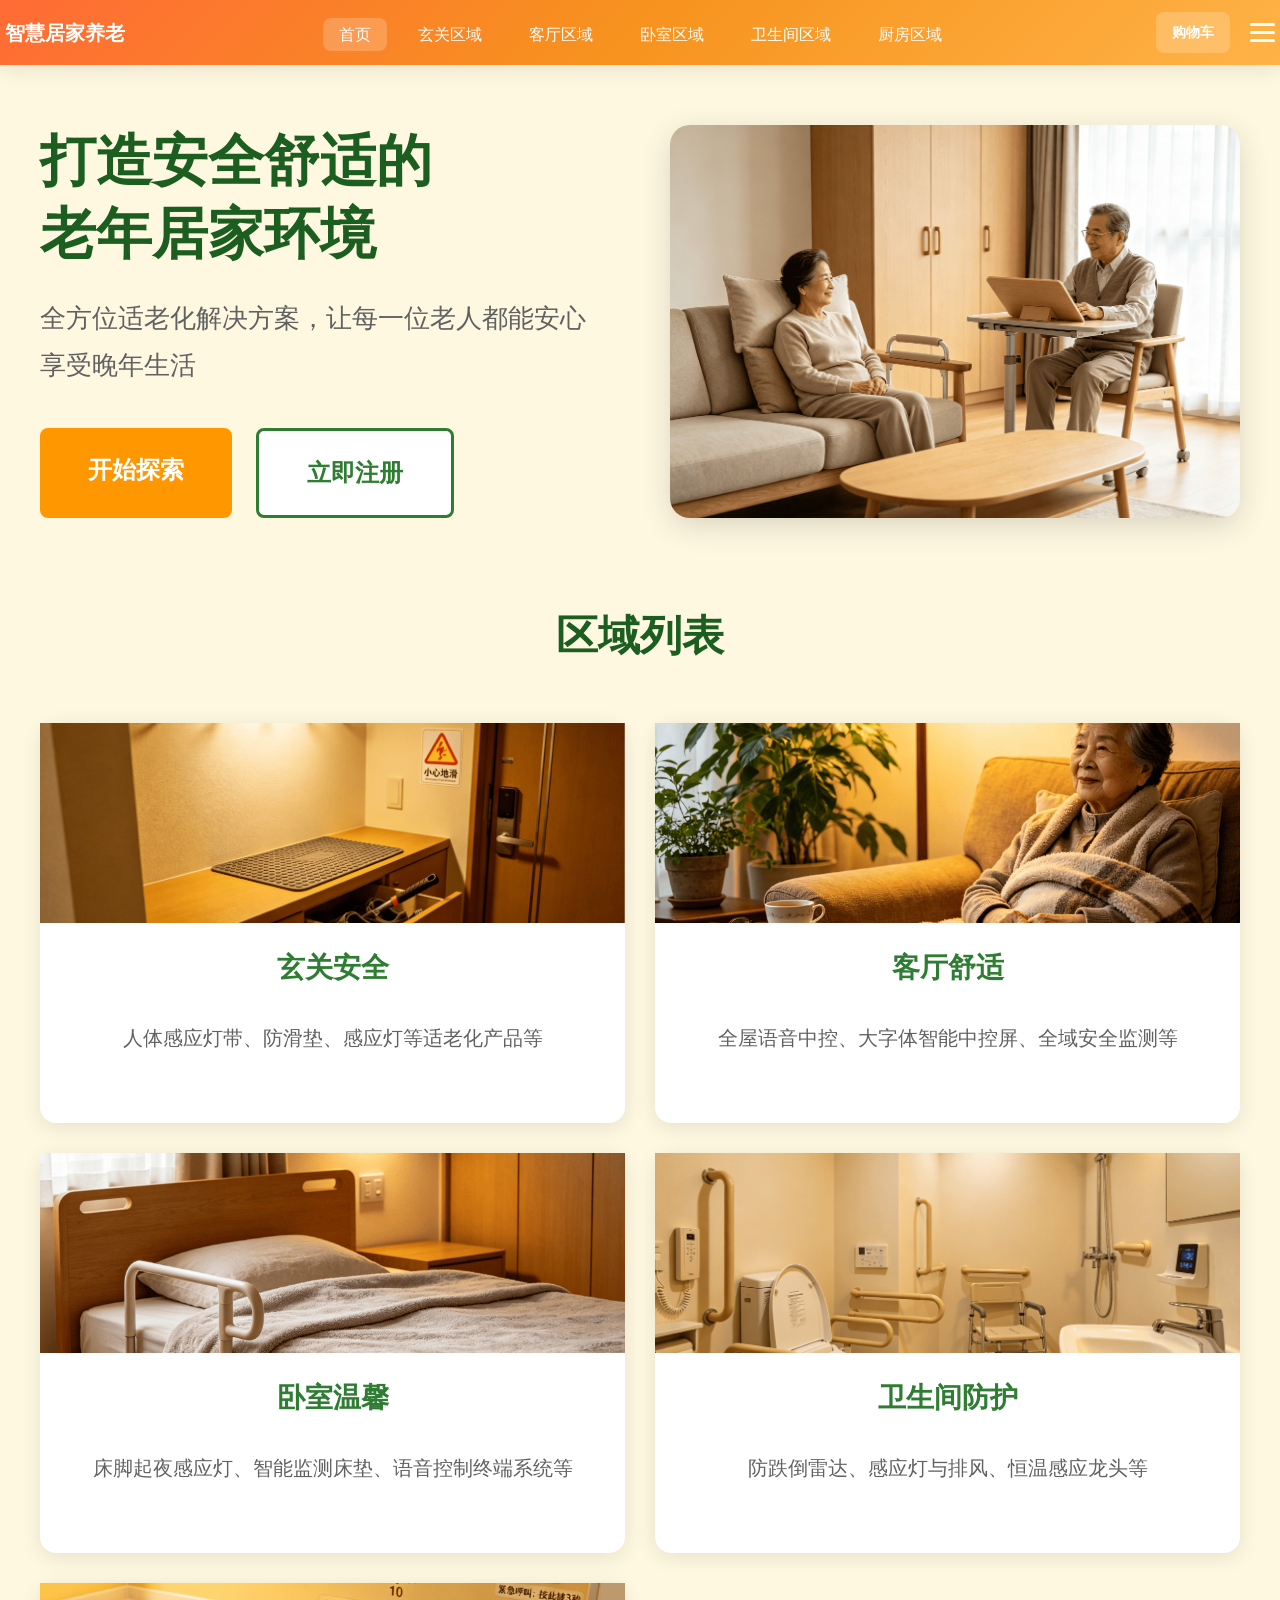
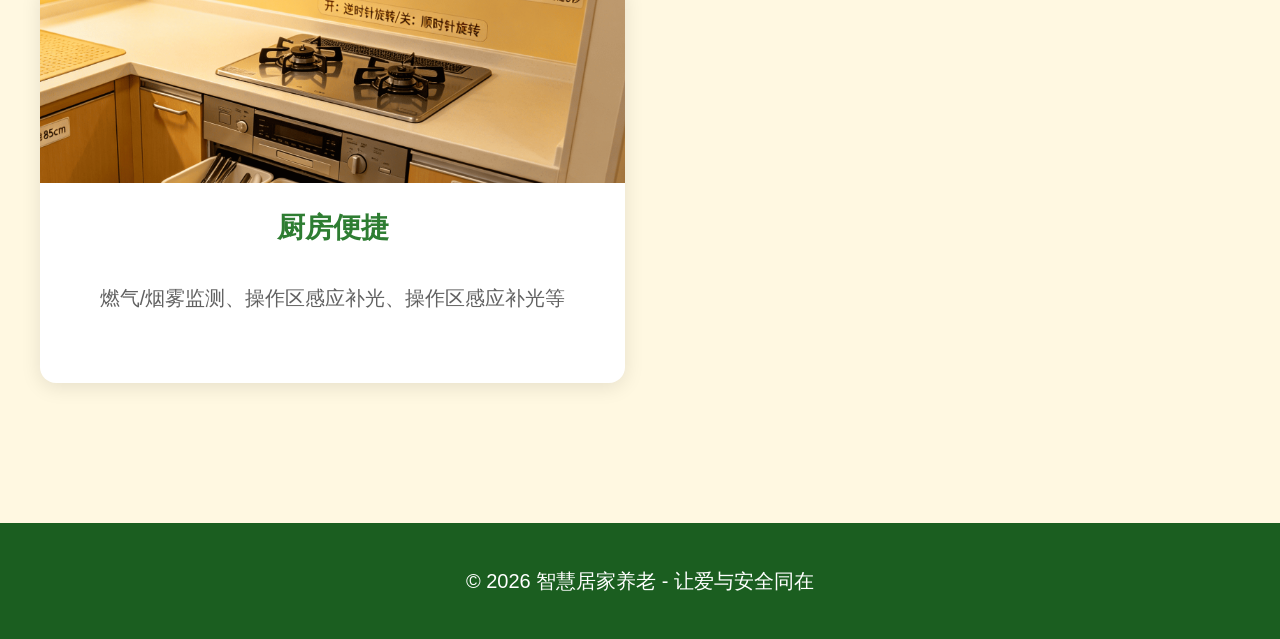
==== index.html @ 2b3d2ef9 "Add files via upload" ====
<!DOCTYPE html>
<html lang="zh-CN">
<head>
    <meta charset="UTF-8">
    <meta name="viewport" content="width=device-width, initial-scale=1.0">
    <title>智慧居家养老 - 安全舒适的老年生活</title>
    <link rel="stylesheet" href="css/styles.css">
</head>
<body>
    <nav class="navbar">
        <div class="nav-container">
            <a href="index.html" class="logo">智慧居家养老</a>
            <ul class="nav-links">
                <li><a href="index.html" class="active">首页</a></li>
                <li><a href="entrance.html">玄关区域</a></li>
                <li><a href="livingroom.html">客厅区域</a></li>
                <li><a href="bedroom.html">卧室区域</a></li>
                <li><a href="bathroom.html">卫生间区域</a></li>
                <li><a href="kitchen.html">厨房区域</a></li>
            </ul>
            <div class="nav-actions">
                <a href="cart.html" class="btn-cart">购物车</a>
                <div class="menu-toggle" id="menuToggle">
                    <span></span>
                    <span></span>
                    <span></span>
                </div>
            </div>
        </div>
    </nav>

    <div class="side-menu-overlay" id="sideMenuOverlay"></div>
    
    <div class="side-menu" id="sideMenu">
        <div class="side-menu-header">
            <h3>菜单</h3>
            <button class="side-menu-close" id="sideMenuClose">×</button>
        </div>
        <div class="side-menu-content">
            <a href="profile.html" class="side-menu-item">
                <span class="side-menu-icon"></span>
                个人资料
            </a>
            <a href="login.html" class="side-menu-item">
                <span class="side-menu-icon"></span>
                登录 / 注册
            </a>
        </div>
    </div>

    <main class="main-content">
        <section class="hero-section">
            <div class="hero-content">
                <h1 class="hero-title">打造安全舒适的<br>老年居家环境</h1>
                <p class="hero-subtitle">全方位适老化解决方案，让每一位老人都能安心享受晚年生活</p>
                <div class="hero-actions">
                    <a href="entrance.html" class="btn-large btn-primary">开始探索</a>
                    <a href="register.html" class="btn-large btn-secondary">立即注册</a>
                </div>
            </div>
            <div class="hero-slider">
                <div class="slider-container">
                    <img src="图片/舒适场景.png"  class="slider-image active">
                    <img src="图片/舒适场景2.png"  class="slider-image">
                    <img src="图片/舒适场景3.png"  class="slider-image">
                </div>
            </div>
        </section>

        <section class="features-section">
            <h2 class="section-title">区域列表</h2>
            <div class="features-grid">
                <a href="entrance.html" class="feature-card-link">
                    <div class="feature-card">
                        <img src="图片/玄关安全.png" alt="玄关安全" class="feature-icon-img">
                        <h3>玄关安全</h3>
                        <p>人体感应灯带、防滑垫、感应灯等适老化产品等</p>
                    </div>
                </a>
                <a href="livingroom.html" class="feature-card-link">
                    <div class="feature-card">
                        <img src="图片/客厅舒适.png" alt="客厅舒适" class="feature-icon-img">
                        <h3>客厅舒适</h3>
                        <p>全屋语音中控、大字体智能中控屏、全域安全监测等</p>
                    </div>
                </a>
                <a href="bedroom.html" class="feature-card-link">
                    <div class="feature-card">
                        <img src="图片/卧室温馨.png" alt="卧室温馨" class="feature-icon-img">
                        <h3>卧室温馨</h3>
                        <p>床脚起夜感应灯、智能监测床垫、语音控制终端系统等</p>
                    </div>
                </a>
                <a href="bathroom.html" class="feature-card-link">
                    <div class="feature-card">
                        <img src="图片/卫生间.png" alt="卫生间防护" class="feature-icon-img">
                        <h3>卫生间防护</h3>
                        <p>防跌倒雷达、感应灯与排风、恒温感应龙头等</p>
                    </div>
                </a>
                <a href="kitchen.html" class="feature-card-link">
                    <div class="feature-card">
                        <img src="图片/厨房便捷.png" alt="厨房便捷" class="feature-icon-img">
                        <h3>厨房便捷</h3>
                        <p>燃气/烟雾监测、操作区感应补光、操作区感应补光等</p>
                    </div>
                </a>
            </div>
        </section>
    </main>

    <footer class="footer">
        <div class="footer-content">
            <p>&copy; 2026 智慧居家养老 - 让爱与安全同在</p>
        </div>
    </footer>

    <script src="js/menu.js"></script>
    <script src="js/index.js"></script>
</body>
</html>
---- css/styles.css ----
:root {
    --primary-color: #2E7D32;
    --primary-light: #4CAF50;
    --primary-dark: #1B5E20;
    --secondary-color: #FF9800;
    --secondary-light: #FFB74D;
    --accent-color: #E91E63;
    --bg-color: #FFF8E1;
    --card-bg: #FFFFFF;
    --text-primary: #212121;
    --text-secondary: #616161;
    --border-radius: 16px;
    --shadow: 0 4px 20px rgba(0,0,0,0.1);
    --font-family: 'Microsoft YaHei', 'PingFang SC', sans-serif;
}

* {
    margin: 0;
    padding: 0;
    box-sizing: border-box;
}

body {
    font-family: var(--font-family);
    background-color: var(--bg-color);
    color: var(--text-primary);
    font-size: 20px;
    line-height: 1.8;
}

.navbar {
    background: linear-gradient(135deg, #FF6B35, #F7931E, #FFB347);
    padding: 12px 0;
    box-shadow: var(--shadow);
    position: sticky;
    top: 0;
    z-index: 1000;
}

.nav-container {
    max-width: 100%;
    margin: 0;
    padding: 0;
    display: flex;
    justify-content: space-between;
    align-items: center;
    flex-wrap: wrap;
    gap: 12px;
}

.logo {
    font-size: 20px;
    font-weight: bold;
    color: white;
    text-decoration: none;
    display: flex;
    align-items: center;
    gap: 8px;
    padding-left: 5px;
}

.nav-links {
    display: flex;
    list-style: none;
    gap: 15px;
    flex-wrap: wrap;
}

.nav-links li a {
    color: white;
    text-decoration: none;
    font-size: 16px;
    padding: 8px 16px;
    border-radius: 8px;
    transition: all 0.3s ease;
}

.nav-links li a:hover,
.nav-links li a.active {
    background: rgba(255,255,255,0.2);
    transform: translateY(-2px);
}

.nav-actions {
    display: flex;
    gap: 15px;
    align-items: center;
}

.menu-toggle {
    display: flex;
    flex-direction: column;
    gap: 5px;
    cursor: pointer;
    padding: 10px 5px;
    transition: all 0.3s ease;
}

.menu-toggle:hover {
    background: rgba(255,255,255,0.2);
    border-radius: 8px;
}

.menu-toggle span {
    display: block;
    width: 25px;
    height: 3px;
    background: white;
    border-radius: 2px;
    transition: all 0.3s ease;
}

.side-menu {
    position: fixed;
    top: 0;
    right: -350px;
    width: 300px;
    height: 100vh;
    background: white;
    box-shadow: -5px 0 20px rgba(0,0,0,0.2);
    z-index: 2000;
    transition: right 0.3s ease;
    display: flex;
    flex-direction: column;
}

.side-menu.active {
    right: 0;
}

.side-menu-header {
    padding: 20px;
    background: linear-gradient(135deg, #FF6B35, #F7931E);
    color: white;
    display: flex;
    justify-content: space-between;
    align-items: center;
}

.side-menu-header h3 {
    font-size: 22px;
}

.side-menu-close {
    background: none;
    border: none;
    color: white;
    font-size: 32px;
    cursor: pointer;
    transition: transform 0.3s ease;
}

.side-menu-close:hover {
    transform: rotate(90deg);
}

.side-menu-content {
    padding: 30px 20px;
    flex: 1;
}

.side-menu-item {
    display: flex;
    align-items: center;
    gap: 15px;
    padding: 18px 20px;
    color: #333;
    text-decoration: none;
    font-size: 18px;
    border-radius: 12px;
    margin-bottom: 10px;
    transition: all 0.3s ease;
}

.side-menu-item:hover {
    background: #FFF8E1;
    color: #FF6B35;
    transform: translateX(5px);
}

.side-menu-icon {
    font-size: 24px;
}

.side-menu-overlay {
    position: fixed;
    top: 0;
    left: 0;
    width: 100vw;
    height: 100vh;
    background: rgba(0,0,0,0.5);
    z-index: 1999;
    opacity: 0;
    visibility: hidden;
    transition: all 0.3s ease;
}

.side-menu-overlay.active {
    opacity: 1;
    visibility: visible;
}

.btn-cart, .btn-primary, .btn-secondary, .btn-large {
    padding: 8px 16px;
    border-radius: 8px;
    font-size: 14px;
    text-decoration: none;
    font-weight: bold;
    transition: all 0.3s ease;
    cursor: pointer;
    border: none;
}

.btn-cart {
    background: rgba(255,255,255,0.2);
    color: white;
}

.btn-cart:hover {
    background: rgba(255,255,255,0.3);
}

.btn-primary {
    background: var(--secondary-color);
    color: white;
}

.btn-primary:hover {
    background: var(--secondary-light);
    transform: translateY(-2px);
}

.btn-secondary {
    background: white;
    color: var(--primary-color);
    border: 3px solid var(--primary-color);
}

.btn-secondary:hover {
    background: var(--primary-color);
    color: white;
}

.btn-large {
    padding: 20px 48px;
    font-size: 24px;
}

.main-content {
    max-width: 1400px;
    margin: 0 auto;
    padding: 60px 40px;
}

.hero-section {
    display: grid;
    grid-template-columns: 1fr 1fr;
    gap: 60px;
    align-items: center;
    margin-bottom: 80px;
}

.hero-title {
    font-size: 56px;
    line-height: 1.3;
    margin-bottom: 24px;
    color: var(--primary-dark);
}

.hero-subtitle {
    font-size: 26px;
    color: var(--text-secondary);
    margin-bottom: 40px;
}

.hero-actions {
    display: flex;
    gap: 24px;
    flex-wrap: wrap;
}

.hero-slider {
    width: 100%;
    height: 100%;
    position: relative;
    border-radius: 20px;
    overflow: hidden;
    box-shadow: 0 8px 30px rgba(0,0,0,0.15);
}

.slider-container {
    position: relative;
    width: 100%;
    height: 100%;
}

.slider-image {
    position: absolute;
    width: 100%;
    height: 100%;
    object-fit: cover;
    opacity: 0;
    transition: opacity 0.5s ease;
}

.slider-image.active {
    opacity: 1;
}

.slider-dots {
    position: absolute;
    bottom: 20px;
    left: 50%;
    transform: translateX(-50%);
    display: flex;
    gap: 12px;
}

.dot {
    width: 14px;
    height: 14px;
    border-radius: 50%;
    background: rgba(255,255,255,0.6);
    cursor: pointer;
    transition: all 0.3s ease;
}

.dot.active {
    background: #FF6B35;
    transform: scale(1.2);
}

#art-canvas {
    width: 100%;
    height: 500px;
    border-radius: var(--border-radius);
    overflow: hidden;
    box-shadow: var(--shadow);
}

.section-title {
    font-size: 42px;
    text-align: center;
    margin-bottom: 50px;
    color: var(--primary-dark);
}

.features-grid {
    display: grid;
    grid-template-columns: repeat(2, 1fr);
    gap: 30px;
}

.feature-card {
    background: var(--card-bg);
    padding: 0;
    border-radius: var(--border-radius);
    text-align: center;
    box-shadow: var(--shadow);
    transition: all 0.3s ease;
    display: flex;
    flex-direction: column;
    height: 400px;
}

.feature-card-link {
    text-decoration: none;
    display: block;
}

.feature-card:hover {
    transform: translateY(-8px);
    box-shadow: 0 8px 30px rgba(0,0,0,0.15);
}

.feature-icon {
    font-size: 72px;
    margin-bottom: 20px;
}

.feature-icon-img {
    width: 100%;
    height: 50%;
    object-fit: cover;
}

.feature-card h3 {
    padding: 20px 30px 10px;
}

.feature-card p {
    padding: 0 30px 30px;
    flex: 1;
    display: flex;
    align-items: flex-start;
    justify-content: center;
}

.feature-card h3 {
    font-size: 28px;
    margin-bottom: 16px;
    color: var(--primary-color);
}

.feature-card p {
    font-size: 20px;
    color: var(--text-secondary);
}

.sidebar {
    position: fixed;
    left: 0;
    top: 120px;
    width: 280px;
    background: var(--card-bg);
    padding: 30px;
    border-radius: 0 var(--border-radius) var(--border-radius) 0;
    box-shadow: var(--shadow);
}

.sidebar h3 {
    font-size: 26px;
    margin-bottom: 24px;
    color: var(--primary-color);
}

.sidebar-nav {
    list-style: none;
}

.sidebar-nav li {
    margin-bottom: 16px;
}

.sidebar-nav li a {
    display: block;
    padding: 16px 24px;
    color: var(--text-primary);
    text-decoration: none;
    border-radius: 12px;
    font-size: 20px;
    transition: all 0.3s ease;
}

.sidebar-nav li a:hover,
.sidebar-nav li a.active {
    background: var(--primary-light);
    color: white;
}

.room-content {
    margin-left: 320px;
    padding: 40px;
}

.product-grid {
    display: grid;
    grid-template-columns: repeat(2, 1fr);
    gap: 30px;
}

.product-card {
    background: var(--card-bg);
    border-radius: var(--border-radius);
    overflow: hidden;
    box-shadow: var(--shadow);
    transition: all 0.3s ease;
}

.product-card:hover {
    transform: translateY(-5px);
}

.product-image {
    width: 100%;
    height: 250px;
    object-fit: cover;
}

.product-info {
    padding: 24px;
}

.product-info h3 {
    font-size: 24px;
    margin-bottom: 12px;
}

.product-price {
    font-size: 28px;
    color: var(--accent-color);
    font-weight: bold;
    margin-bottom: 16px;
}

.product-desc {
    font-size: 18px;
    color: var(--text-secondary);
    margin-bottom: 20px;
}

.add-to-cart {
    width: 100%;
    padding: 16px;
    background: var(--primary-color);
    color: white;
    border: none;
    border-radius: 10px;
    font-size: 20px;
    cursor: pointer;
    transition: all 0.3s ease;
}

.add-to-cart:hover {
    background: var(--primary-light);
}

.auth-container {
    max-width: 500px;
    margin: 80px auto;
    background: var(--card-bg);
    padding: 50px;
    border-radius: var(--border-radius);
    box-shadow: var(--shadow);
}

.auth-container h1 {
    text-align: center;
    font-size: 36px;
    margin-bottom: 40px;
    color: var(--primary-dark);
}

.form-group {
    margin-bottom: 28px;
}

.form-group label {
    display: block;
    font-size: 22px;
    margin-bottom: 12px;
    color: var(--text-primary);
}

.form-group input {
    width: 100%;
    padding: 18px;
    font-size: 20px;
    border: 3px solid #e0e0e0;
    border-radius: 10px;
    transition: border-color 0.3s ease;
}

.form-group input:focus {
    outline: none;
    border-color: var(--primary-color);
}

.auth-btn {
    width: 100%;
    padding: 20px;
    font-size: 24px;
    margin-top: 20px;
}

.auth-link {
    text-align: center;
    margin-top: 24px;
    font-size: 20px;
}

.auth-link a {
    color: var(--primary-color);
    text-decoration: none;
    font-weight: bold;
}

.cart-container {
    max-width: 1000px;
    margin: 0 auto;
}

.cart-item {
    display: flex;
    gap: 24px;
    background: var(--card-bg);
    padding: 30px;
    border-radius: var(--border-radius);
    margin-bottom: 24px;
    box-shadow: var(--shadow);
    align-items: center;
}

.cart-item-icon {
    font-size: 64px;
}

.cart-item-info {
    flex: 1;
}

.cart-item-info h3 {
    font-size: 26px;
    margin-bottom: 8px;
}

.cart-item-price {
    font-size: 24px;
    color: var(--accent-color);
    font-weight: bold;
}

.cart-item-quantity {
    display: flex;
    align-items: center;
    gap: 16px;
}

.quantity-btn {
    width: 48px;
    height: 48px;
    font-size: 24px;
    border: none;
    background: var(--primary-color);
    color: white;
    border-radius: 8px;
    cursor: pointer;
}

.cart-summary {
    background: var(--card-bg);
    padding: 40px;
    border-radius: var(--border-radius);
    box-shadow: var(--shadow);
    margin-top: 40px;
}

.cart-total {
    font-size: 32px;
    font-weight: bold;
    text-align: right;
    margin-bottom: 30px;
}

.checkout-btn {
    width: 100%;
    padding: 24px;
    font-size: 26px;
}

.empty-cart {
    text-align: center;
    padding: 80px 40px;
    background: white;
    border-radius: 16px;
    box-shadow: 0 4px 20px rgba(0,0,0,0.1);
}

.empty-cart-icon {
    font-size: 120px;
    margin-bottom: 20px;
}

.empty-cart-title {
    font-size: 32px;
    color: #2E7D32;
    margin-bottom: 10px;
}

.empty-cart-desc {
    font-size: 20px;
    color: #616161;
    margin-bottom: 30px;
}

.continue-shopping {
    background: #FF9800;
    color: white;
    padding: 16px 32px;
    border-radius: 12px;
    font-size: 20px;
    text-decoration: none;
}

.footer {
    background: var(--primary-dark);
    color: white;
    padding: 40px 0;
    margin-top: 80px;
}

.footer-content {
    max-width: 1400px;
    margin: 0 auto;
    padding: 0 40px;
    text-align: center;
    font-size: 20px;
}

@media (max-width: 968px) {
    .hero-section {
        grid-template-columns: 1fr;
    }
    .sidebar {
        position: relative;
        width: 100%;
        top: auto;
        border-radius: var(--border-radius);
        margin-bottom: 30px;
    }
    .room-content {
        margin-left: 0;
    }
}

.checkout-container {
    max-width: 700px;
    margin: 0 auto;
    display: flex;
    flex-direction: column;
    align-items: stretch;
    gap: 30px;
}

.checkout-section {
    background: white;
    border-radius: 16px;
    padding: 30px;
    box-shadow: 0 4px 20px rgba(0,0,0,0.1);
    width: 100%;
    box-sizing: border-box;
}

.order-item {
    display: flex;
    gap: 20px;
    padding: 20px 0;
    border-bottom: 1px solid #eee;
    align-items: center;
}

.order-item-icon {
    font-size: 48px;
}

.order-item-info {
    flex: 1;
}

.order-item-info h4 {
    font-size: 22px;
    margin-bottom: 8px;
}

.order-item-price {
    color: #E91E63;
    font-weight: bold;
    font-size: 20px;
}

.order-item-quantity {
    font-size: 20px;
    color: #616161;
}

.total-section {
    margin-top: 30px;
    padding-top: 20px;
    border-top: 2px solid #FFB347;
}

.total-row {
    display: flex;
    justify-content: space-between;
    font-size: 22px;
    padding: 12px 0;
}

.grand-total {
    font-size: 32px;
    font-weight: bold;
    color: #E91E63;
    margin-top: 20px;
}

.payment-methods {
    display: flex;
    flex-direction: column;
    gap: 20px;
}

.payment-method {
    display: flex;
    align-items: center;
    padding: 24px;
    border: 3px solid #e0e0e0;
    border-radius: 12px;
    cursor: pointer;
    transition: all 0.3s ease;
}

.payment-method:hover {
    border-color: #FF9800;
}

.payment-method.selected {
    border-color: #FF9800;
    background: #FFF8E1;
}

.payment-method input[type="radio"] {
    width: 24px;
    height: 24px;
    margin-right: 20px;
    accent-color: #FF9800;
}

.payment-icon {
    width: 50px;
    height: 50px;
    object-fit: contain;
    margin-right: 20px;
}

.payment-info h4 {
    font-size: 24px;
    margin-bottom: 5px;
}

.payment-info p {
    font-size: 18px;
    color: #616161;
}

.qr-code-section {
    margin-top: 30px;
    text-align: center;
}

.qr-code {
    width: 250px;
    height: 250px;
    background: #f5f5f5;
    margin: 20px auto;
    border-radius: 12px;
    display: flex;
    align-items: center;
    justify-content: center;
    font-size: 100px;
}

.qr-hint {
    font-size: 20px;
    color: #616161;
    margin-top: 15px;
}

.btn-pay {
    width: 100%;
    padding: 24px;
    background: #FF9800;
    color: white;
    border: none;
    border-radius: 12px;
    font-size: 26px;
    font-weight: bold;
    cursor: pointer;
    margin-top: 30px;
    transition: all 0.3s ease;
}

.btn-pay:hover {
    background: #FFB74D;
    transform: translateY(-2px);
}

.btn-back {
    display: inline-block;
    margin-top: 20px;
    color: #2E7D32;
    text-decoration: none;
    font-size: 20px;
}

.btn-back:hover {
    text-decoration: underline;
}

.empty-checkout {
    text-align: center;
    padding: 80px 40px;
    background: white;
    border-radius: 16px;
    box-shadow: 0 4px 20px rgba(0,0,0,0.1);
    grid-column: 1 / -1;
}

.empty-checkout-icon {
    font-size: 100px;
    margin-bottom: 20px;
}

.profile-container {
    max-width: 800px;
    margin: 0 auto;
    background: white;
    border-radius: 16px;
    padding: 50px;
    box-shadow: 0 4px 20px rgba(0,0,0,0.1);
}

.profile-header {
    text-align: center;
    margin-bottom: 40px;
}

.avatar {
    width: 180px;
    height: 180px;
    border-radius: 50%;
    background: #e0e0e0;
    display: flex;
    align-items: center;
    justify-content: center;
    font-size: 80px;
    margin: 0 auto 20px;
    overflow: hidden;
    position: relative;
    border: 3px solid #ccc;
}

.avatar-overlay {
    position: absolute;
    top: 0;
    left: 0;
    width: 100%;
    height: 100%;
    background: rgba(0, 0, 0, 0.5);
    display: flex;
    align-items: center;
    justify-content: center;
    font-size: 48px;
    opacity: 0;
    transition: opacity 0.3s ease;
    border-radius: 50%;
}

.avatar:hover .avatar-overlay {
    opacity: 1;
}

#avatar-img {
    width: 100%;
    height: 100%;
    border-radius: 50%;
    object-fit: cover;
}

#avatar-overlay,
#avatar-input,
.info-input,
#save-btn,
#cancel-btn {
    display: none;
}

#save-btn {
    background: #4CAF50;
}

#cancel-btn {
    background: #999;
}

#avatar-img[src] {
    display: block;
}

#avatar-emoji {
    display: block;
}

#avatar-emoji[style*="none"] {
    display: none;
}

.profile-name {
    font-size: 36px;
    color: #2E7D32;
    margin-bottom: 10px;
}

.profile-phone {
    font-size: 22px;
    color: #616161;
}

.profile-section {
    margin-bottom: 30px;
}

.info-row {
    display: flex;
    justify-content: space-between;
    padding: 16px 0;
    border-bottom: 1px solid #eee;
    font-size: 20px;
}

.info-label {
    color: #616161;
}

.info-value {
    font-weight: bold;
    color: #212121;
}

.info-input {
    font-size: 18px;
    padding: 8px 12px;
    border: 2px solid #e0e0e0;
    border-radius: 8px;
    font-family: var(--font-family);
}

.info-input:focus {
    outline: none;
    border-color: #4CAF50;
}

.btn-edit {
    background: #FF9800;
    color: white;
    padding: 16px 32px;
    border-radius: 12px;
    font-size: 22px;
    text-decoration: none;
    display: inline-block;
    margin-top: 20px;
    transition: all 0.3s ease;
    cursor: pointer;
    border: none;
    margin-right: 10px;
}

.btn-edit:hover {
    background: #FFB74D;
}

@media (max-width: 968px) {
    .checkout-container {
        grid-template-columns: 1fr;
    }
}

.payment-section-hidden {
    display: none;
}

.qr-section-title {
    font-size: 24px;
    margin-bottom: 10px;
}

.cart-summary-hidden {
    display: none;
}

.profile-btn-container {
    text-align: center;
}

.checkout-input {
    width: 100%;
    padding: 16px;
    font-size: 18px;
    border: 3px solid #e0e0e0;
    border-radius: 10px;
    font-family: var(--font-family);
    margin-top: 10px;
}

.checkout-input:focus {
    outline: none;
    border-color: #FF9800;
}

.checkout-textarea {
    min-height: 100px;
    resize: vertical;
}

.form-group {
    margin-bottom: 24px;
}

.form-group label {
    font-size: 20px;
    font-weight: bold;
    color: #333;
}

.form-group .checkout-input::placeholder {
    color: #999;
}
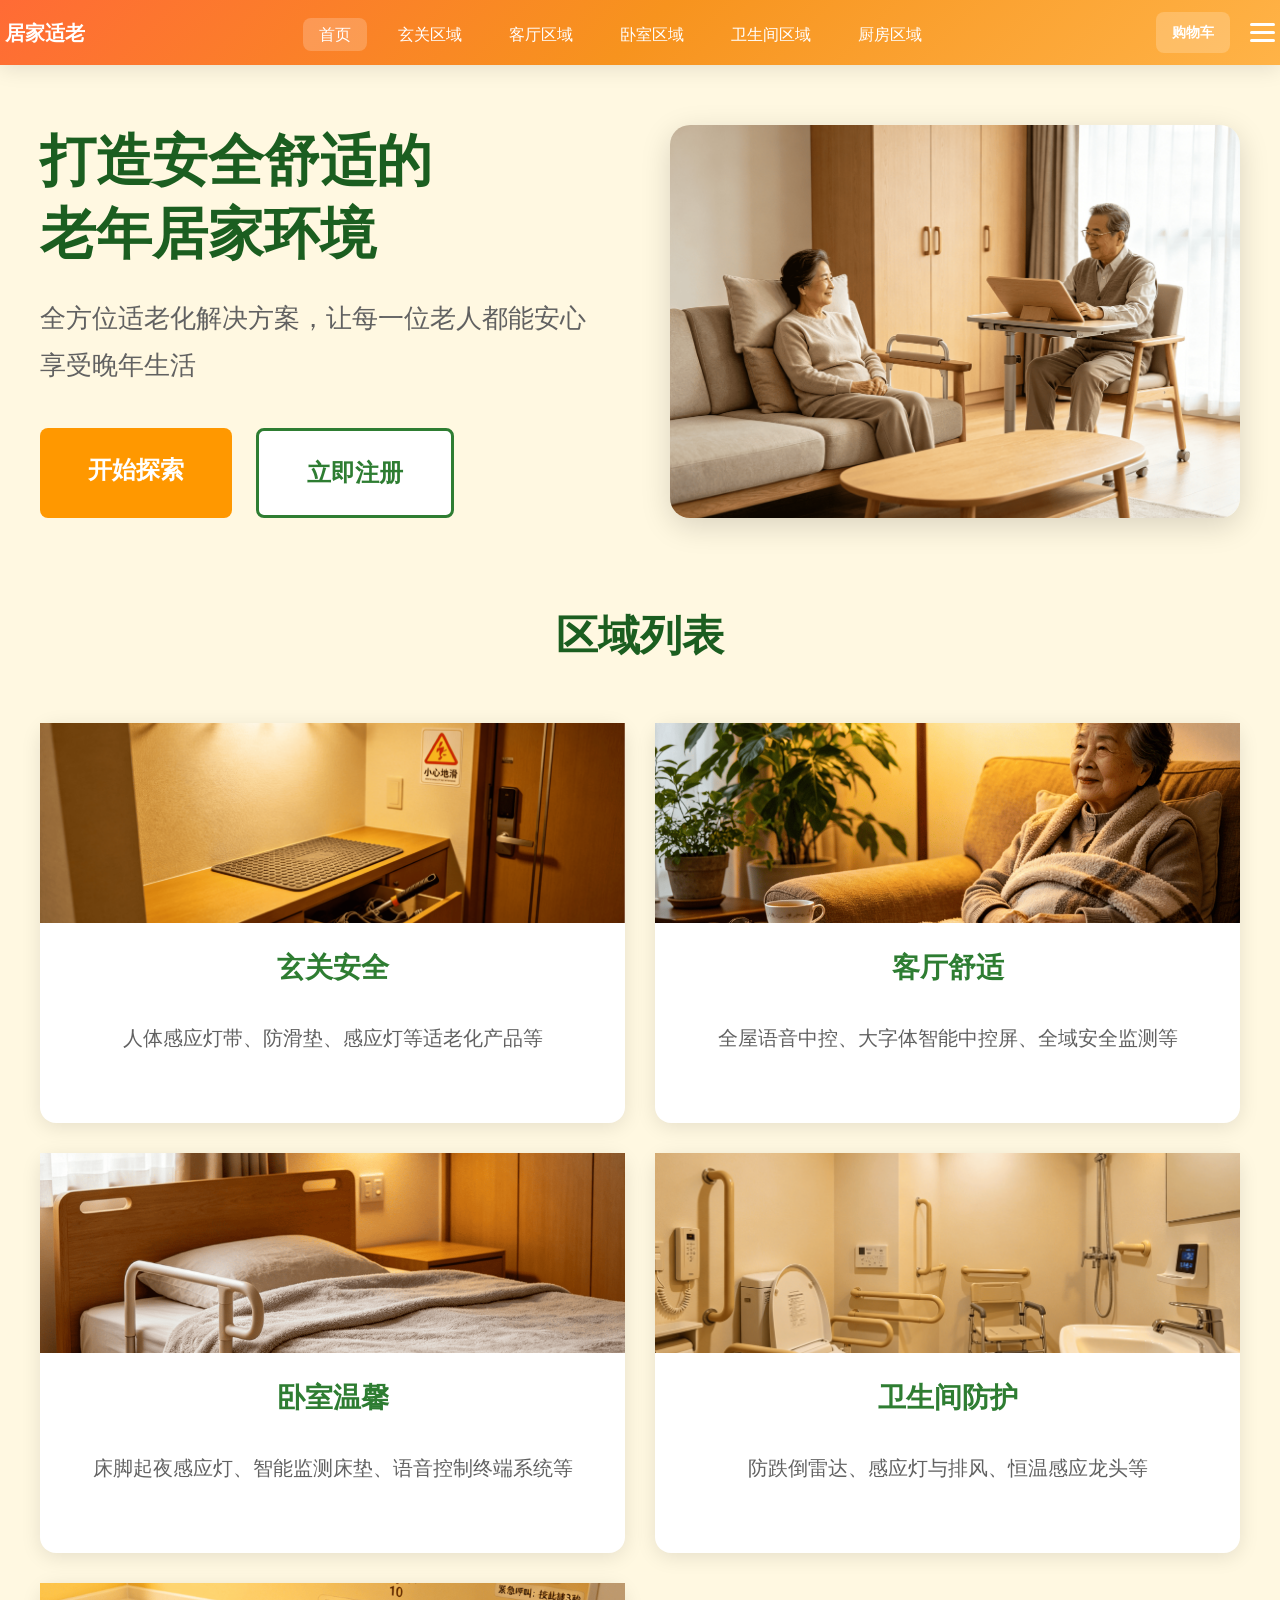
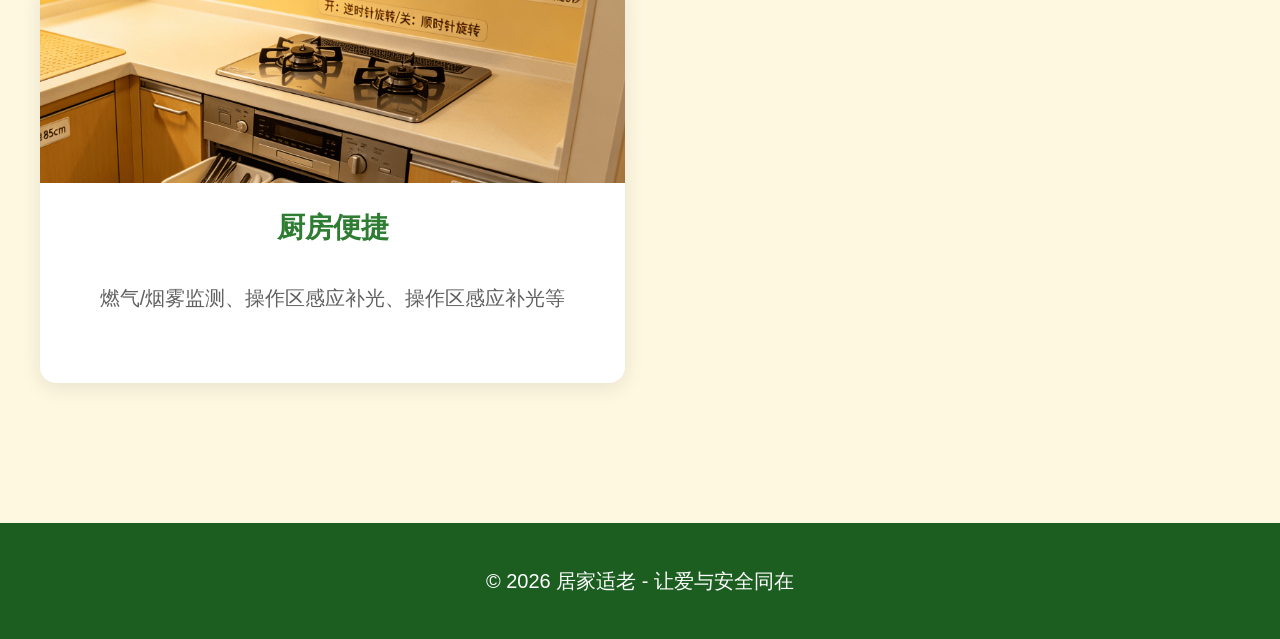
==== commit 41098a15: "Add files via upload" ====
--- a/index.html
+++ b/index.html
@@ -3,13 +3,13 @@
 <head>
     <meta charset="UTF-8">
     <meta name="viewport" content="width=device-width, initial-scale=1.0">
-    <title>智慧居家养老 - 安全舒适的老年生活</title>
+    <title>居家适老 - 安全舒适的老年生活</title>
     <link rel="stylesheet" href="css/styles.css">
 </head>
 <body>
     <nav class="navbar">
         <div class="nav-container">
-            <a href="index.html" class="logo">智慧居家养老</a>
+            <a href="index.html" class="logo">居家适老</a>
             <ul class="nav-links">
                 <li><a href="index.html" class="active">首页</a></li>
                 <li><a href="entrance.html">玄关区域</a></li>
@@ -111,7 +111,7 @@
 
     <footer class="footer">
         <div class="footer-content">
-            <p>&copy; 2026 智慧居家养老 - 让爱与安全同在</p>
+            <p>&copy; 2026 居家适老 - 让爱与安全同在</p>
         </div>
     </footer>
 
